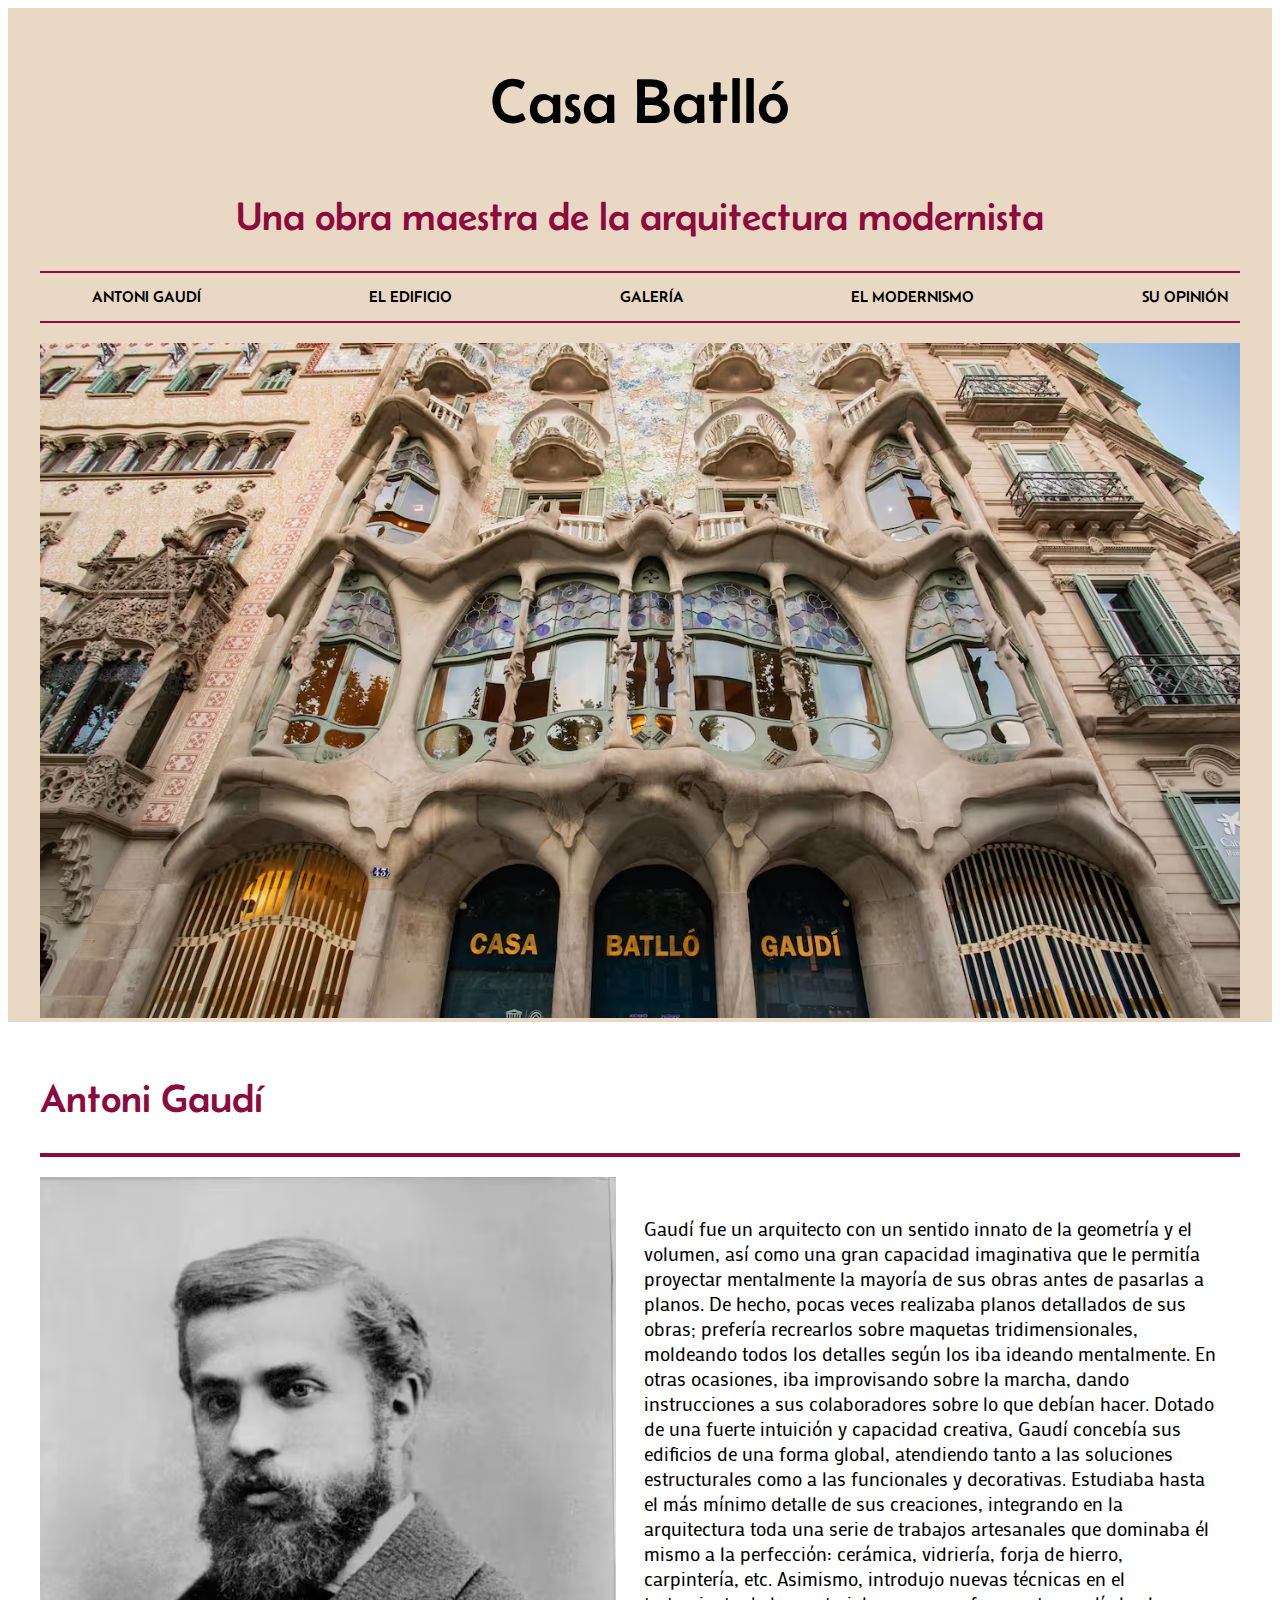
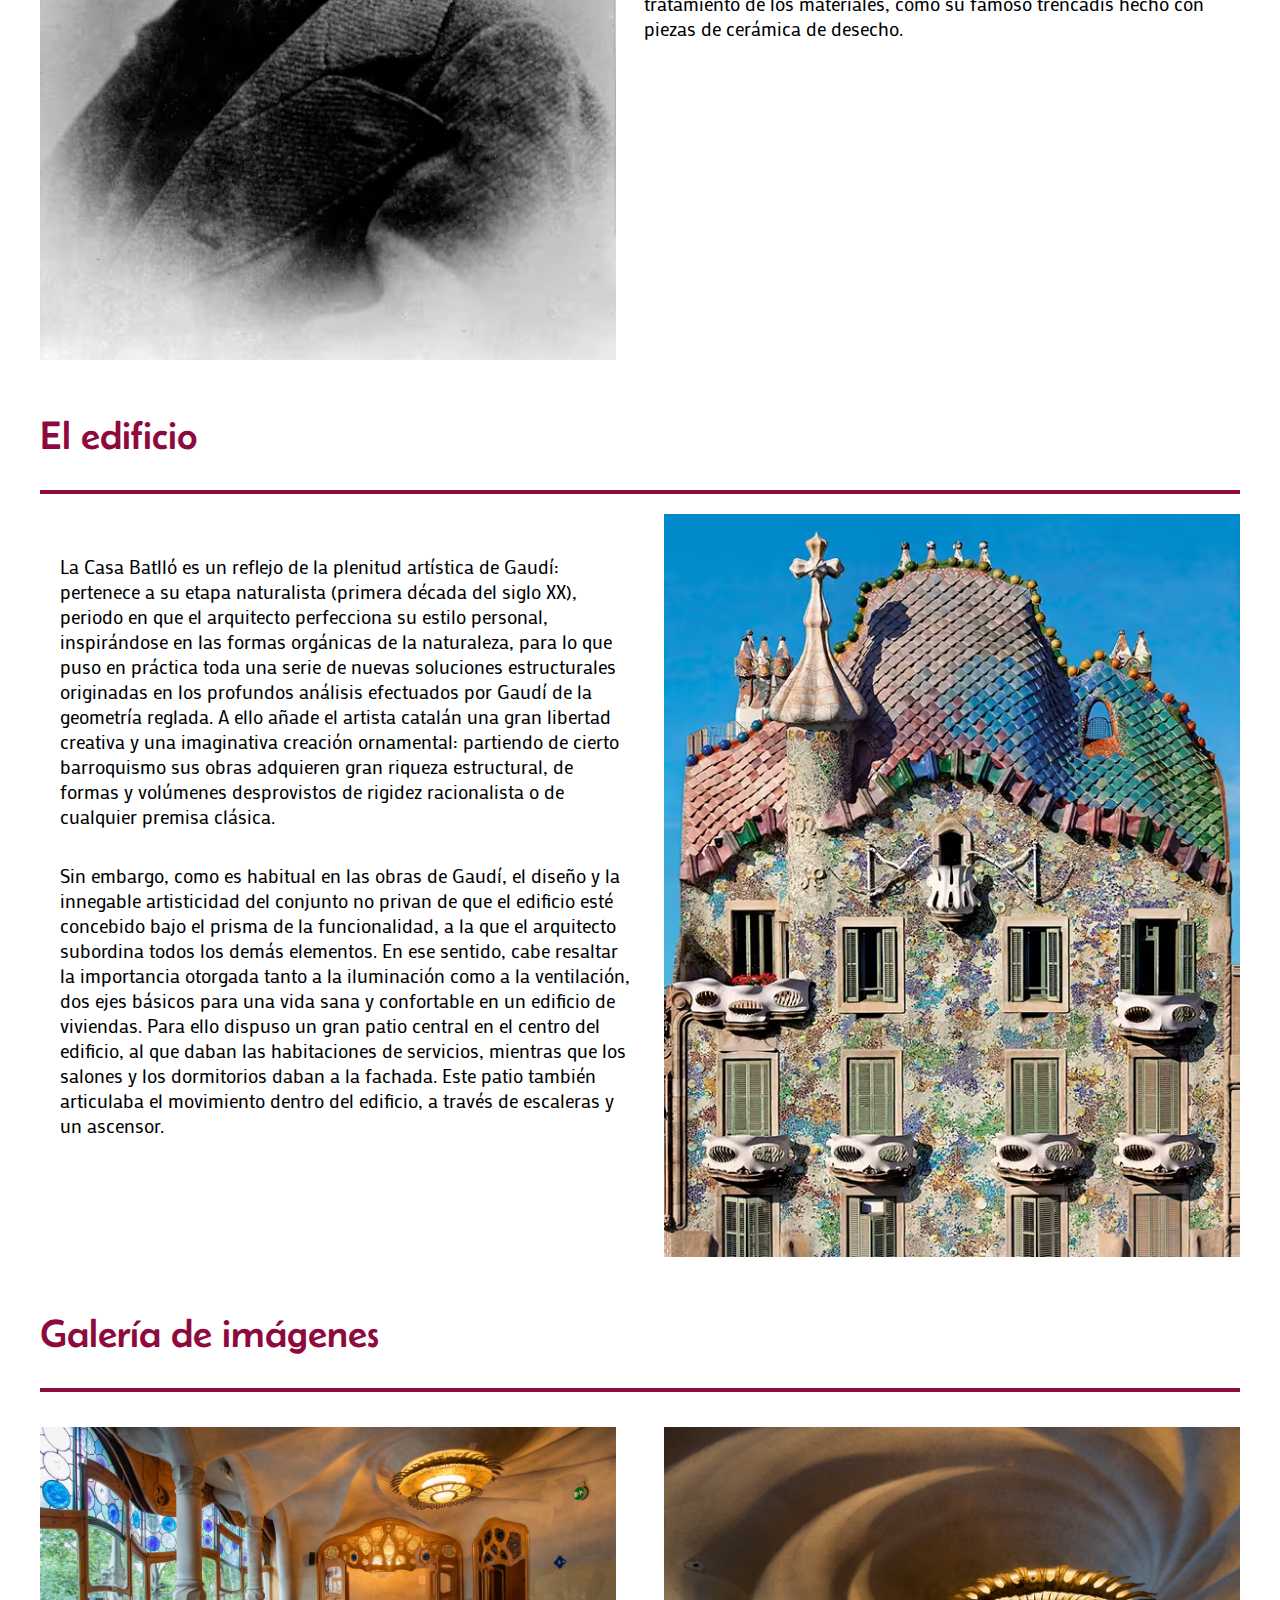
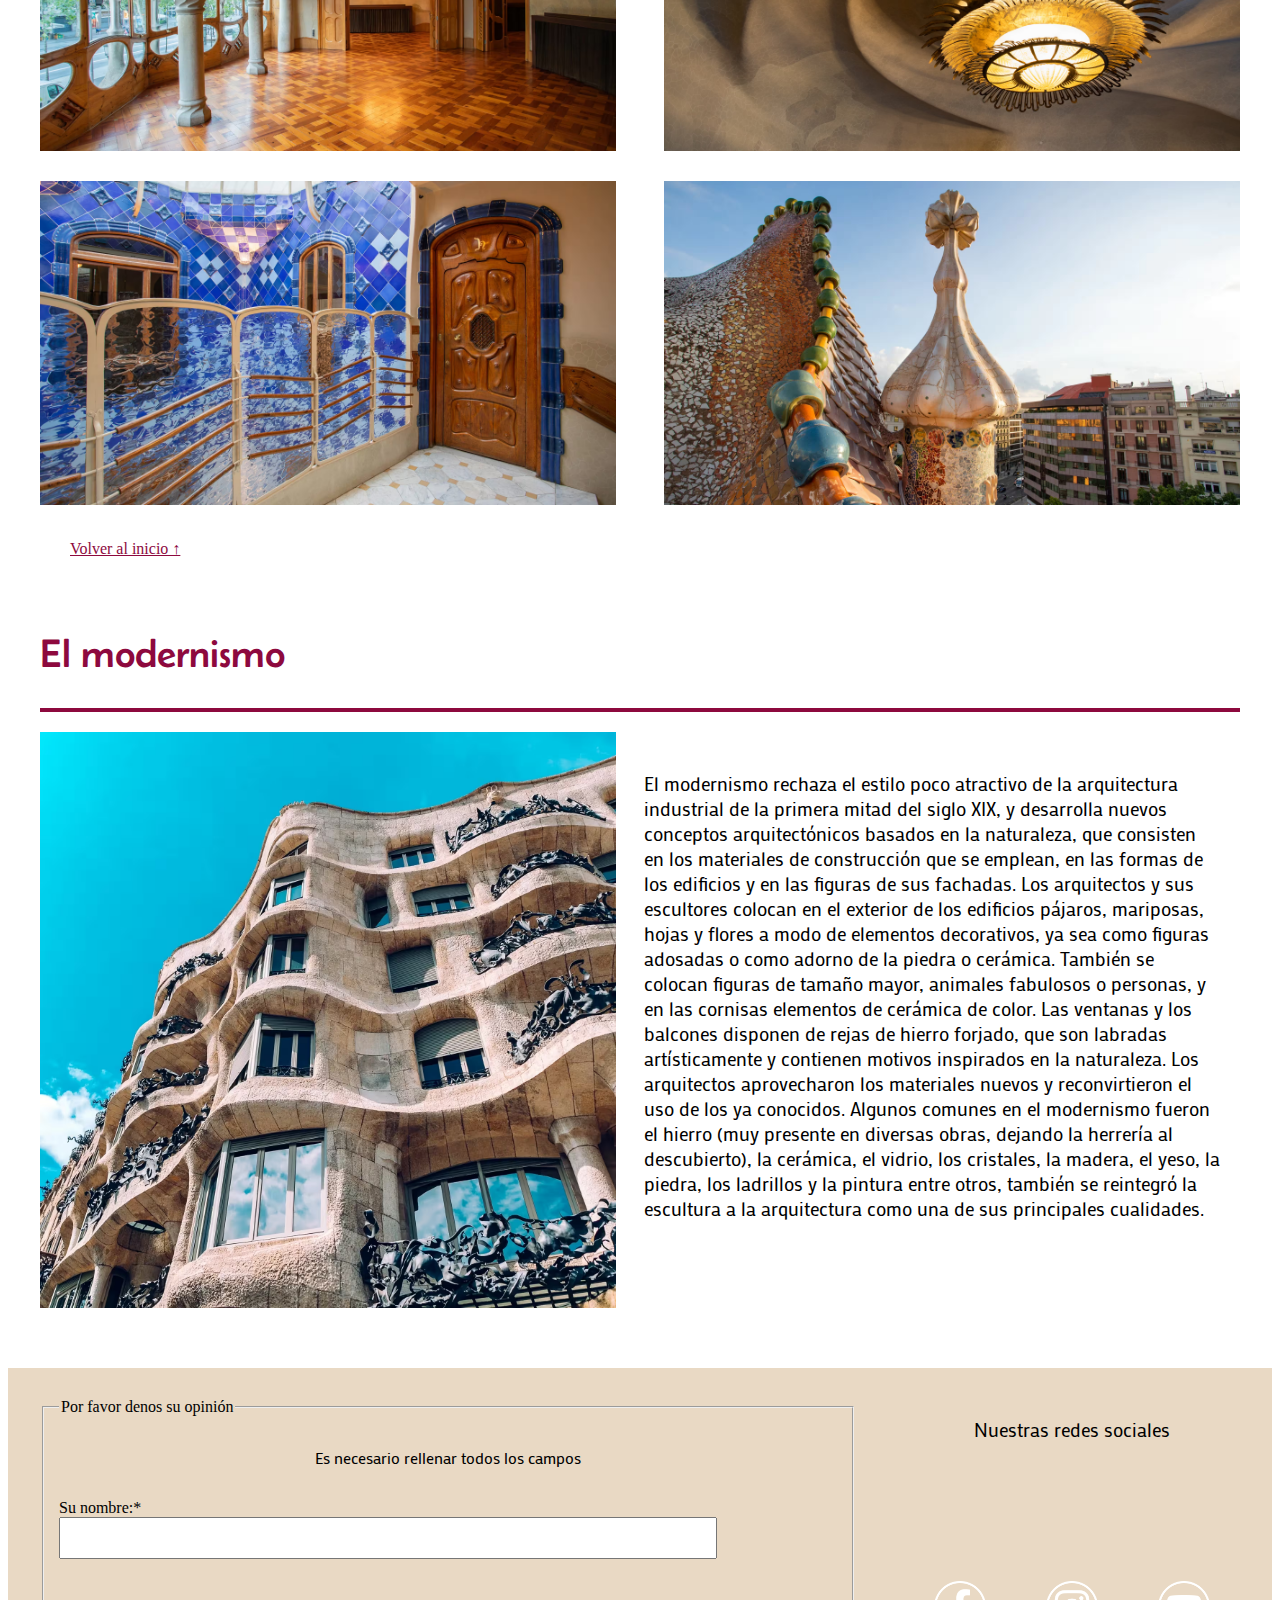
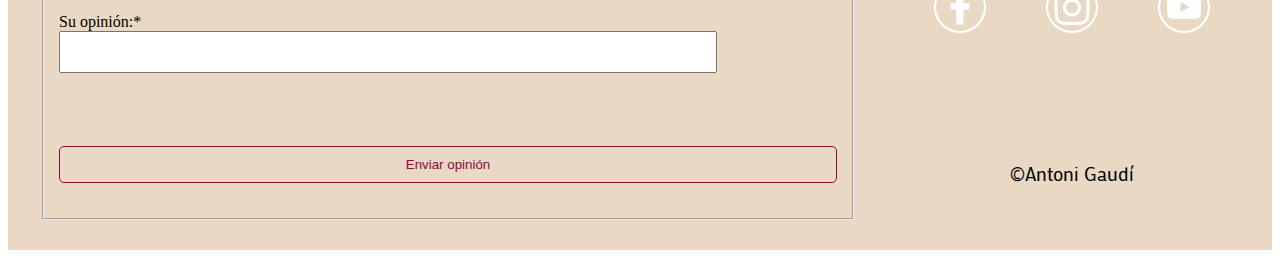
==== corregido.html @ 037306ff "2025-04-04" ====
<!-- El ejercicio consiste en hacer una página accesible, como se ve en el vídeo.
El modelo te debe servir como referencia. -->
<!-- Fíjate en las etiquetas que debes cambiar y en las cosas que faltan -->
<!-- No te olvides de comentar generosamente lo que hagas  -->

<!DOCTYPE html>
<!-- atributo del idioma -->
<html lang="es">
  <head>
    <meta charset="UTF-8" />
    <meta name="viewport" content="width=device-width, initial-scale=1.0" />
    <title>Casa Batlló</title>
    <link rel="shortcut icon" href="img/favicon.png" type="image/x-icon" />
    <link rel="stylesheet" href="css/corregido.css" />
    <script defer src="js/corregido.js"></script>
  </head>

  <body>
    <header class="fondo-color h">
      <a href="#antonio-gaudi" id="skip-link"> saltar al contenido principal</a>

      <div class="width-content">
        <h1 id="inicio" tabindex="0">Casa Batlló</h1>
        <h2 tabindex="0">Una obra maestra de la arquitectura modernista</h2>

        <nav class="width-content">
          <ul>
            <li><a href="#antonio-gaudi">ANTONI GAUDÍ</a></li>
            <li><a href="#el-edificio">EL EDIFICIO</a></li>
            <li><a href="#galeria">GALERÍA</a></li>
            <li><a href="#el-modernismo">EL MODERNISMO</a></li>
            <li><a href="#su-opinion">SU OPINIÓN</a></li>
          </ul>
        </nav>

        <!-- Las imagenes llevaran su texto alternativo correspondiente -->
        <!-- Pero debes ponerlo tú -->

        <picture tabindex="0">
          <source
            media="(max-width: 500px)"
            srcset="img/346983-Casa-Batllo-500.avif"
          />
          <source
            media="(max-width: 800px)"
            srcset="img/346983-Casa-Batllo-800.avif"
          />
          <img
            class="imagendiv"
            src="img/346983-Casa-Batllo-1400.avif"
            alt="Acceso a Casa Batlló."
          />
        </picture>
      </div>
    </header>

    <main class="width-content">
      <section id="antonio-gaudi">
        <h2 tabindex="0">Antoni Gaudí</h2>
        <div>
          <img
            src="img/Antoni_Gaudi_1878.avif"
            alt="Fotografía de Antoni Gaudí de 1878"
            tabindex="0"
          />
          <div>
            <p tabindex="0">
              Gaudí fue un arquitecto con un sentido innato de la geometría y el
              volumen, así como una gran capacidad imaginativa que le permitía
              proyectar mentalmente la mayoría de sus obras antes de pasarlas a
              planos. De hecho, pocas veces realizaba planos detallados de sus
              obras; prefería recrearlos sobre maquetas tridimensionales,
              moldeando todos los detalles según los iba ideando mentalmente. En
              otras ocasiones, iba improvisando sobre la marcha, dando
              instrucciones a sus colaboradores sobre lo que debían hacer.
              Dotado de una fuerte intuición y capacidad creativa, Gaudí
              concebía sus edificios de una forma global, atendiendo tanto a las
              soluciones estructurales como a las funcionales y decorativas.
              Estudiaba hasta el más mínimo detalle de sus creaciones,
              integrando en la arquitectura toda una serie de trabajos
              artesanales que dominaba él mismo a la perfección: cerámica,
              vidriería, forja de hierro, carpintería, etc. Asimismo, introdujo
              nuevas técnicas en el tratamiento de los materiales, como su
              famoso trencadís hecho con piezas de cerámica de desecho.
            </p>
          </div>
        </div>
      </section>

      <section id="el-edificio">
        <h2 tabindex="0">El edificio</h2>
        <div>
          <div>
            <p tabindex="0">
              La Casa Batlló es un reflejo de la plenitud artística de Gaudí:
              pertenece a su etapa naturalista (primera década del siglo XX),
              periodo en que el arquitecto perfecciona su estilo personal,
              inspirándose en las formas orgánicas de la naturaleza, para lo que
              puso en práctica toda una serie de nuevas soluciones estructurales
              originadas en los profundos análisis efectuados por Gaudí de la
              geometría reglada. A ello añade el artista catalán una gran
              libertad creativa y una imaginativa creación ornamental: partiendo
              de cierto barroquismo sus obras adquieren gran riqueza
              estructural, de formas y volúmenes desprovistos de rigidez
              racionalista o de cualquier premisa clásica.
            </p>

            <p tabindex="0">
              Sin embargo, como es habitual en las obras de Gaudí, el diseño y
              la innegable artisticidad del conjunto no privan de que el
              edificio esté concebido bajo el prisma de la funcionalidad, a la
              que el arquitecto subordina todos los demás elementos. En ese
              sentido, cabe resaltar la importancia otorgada tanto a la
              iluminación como a la ventilación, dos ejes básicos para una vida
              sana y confortable en un edificio de viviendas. Para ello dispuso
              un gran patio central en el centro del edificio, al que daban las
              habitaciones de servicios, mientras que los salones y los
              dormitorios daban a la fachada. Este patio también articulaba el
              movimiento dentro del edificio, a través de escaleras y un
              ascensor.
            </p>
          </div>
          <img
            src="img/fachada-590x760.avif"
            alt="Fachada de la Casa Batlló"
            tabindex="0"
            aria-labelledby="fachada_casa_batllo"
          />
          <p class="text_hidden" id="fachada_casa_batllo">
            La fachada de la Casa Batlló destaca por su mosaico y los balcones
            en forma de máscaras venecianas
          </p>
        </div>
      </section>

      <section id="galeria">
        <h2 tabindex="0">Galería de imágenes</h2>
        <div class="galeria-fotos">
          <img
            src="img/salon.avif"
            alt="Salón principal de la casa Batlló"
            aria-labelledby="salon"
            tabindex="0"
          />
          <p class="text_hidden" id="salon">
            El espacio más relevante era el salón principal, con un techo en
            forma de cielo raso de formas helicoidales en relieve, y donde
            destacaba el gran ventanal de la tribuna que daba al paseo de
            Gracia, decorado con vidrieras en forma de disco de diferentes
            colores.
          </p>

          <img
            src="img/detall.avif"
            alt="Lámpara circular del salón"
            tabindex="0"
            aria-labelledby="lampara"
          />
          <p class="text_hidden" id="lampara">
            Una gran lámpara circular remata la espiral del cielo raso.
          </p>

          <img
            src="img/pati2.avif"
            alt="Patio central de la casa Batlló"
            tabindex="0"
            aria-labelledby="patio"
          />
          <p class="text_hidden" id="patio">
            El patio está revestido de azulejos, con una ingeniosa gradación de
            color desde el azul de la parte superior hasta el blanco de la
            inferior, para mejor aprovechamiento de la luz, lo que provoca la
            sensación de estar en una cueva submarina.
          </p>

          <img
            src="img/terrat.avif"
            alt="Cubierta de la casa Batlló"
            tabindex="0"
            aria-labelledby="terrat"
          />
          <p class="text_hidden" id="terrat">
            Una de las interpretaciones simbólicas que se ha dado a esta fachada
            es la de San Jorge luchando con el dragón, cuyas víctimas se hallan
            en la fachada representadas por las columnas en forma de hueso y los
            balcones en forma de calavera. Así, la cruz de cuatro brazos sería
            la espada clavada en el espinazo del animal, del que brotaría la
            sangre, presente en la cerámica roja de esta parte de la cubierta.
          </p>
          <div class="volver-inicio">
            <a href="#inicio">Volver al inicio &#8593;</a>
          </div>
        </div>
      </section>

      <section id="el-modernismo">
        <h2 tabindex="0">El modernismo</h2>
        <div>
          <img
            src="img/casa_mila.avif"
            alt="Fachada de la casa Milà"
            tabindex="0"
            aria-labelledby="casa_mila"
          />
          <p class="text_hidden" id="casa_mila">
            La casa Milà se caracteriza por sus formas orgánicas. De ahí su
            nombre popular de la "Pedrera" (cantera en catalán)
          </p>
          <div>
            <p tabindex="0">
              El modernismo rechaza el estilo poco atractivo de la arquitectura
              industrial de la primera mitad del siglo XIX, y desarrolla nuevos
              conceptos arquitectónicos basados en la naturaleza, que consisten
              en los materiales de construcción que se emplean, en las formas de
              los edificios y en las figuras de sus fachadas. Los arquitectos y
              sus escultores colocan en el exterior de los edificios pájaros,
              mariposas, hojas y flores a modo de elementos decorativos, ya sea
              como figuras adosadas o como adorno de la piedra o cerámica.
              También se colocan figuras de tamaño mayor, animales fabulosos o
              personas, y en las cornisas elementos de cerámica de color. Las
              ventanas y los balcones disponen de rejas de hierro forjado, que
              son labradas artísticamente y contienen motivos inspirados en la
              naturaleza. Los arquitectos aprovecharon los materiales nuevos y
              reconvirtieron el uso de los ya conocidos. Algunos comunes en el
              modernismo fueron el hierro (muy presente en diversas obras,
              dejando la herrería al descubierto), la cerámica, el vidrio, los
              cristales, la madera, el yeso, la piedra, los ladrillos y la
              pintura entre otros, también se reintegró la escultura a la
              arquitectura como una de sus principales cualidades.
            </p>
          </div>
        </div>
      </section>
    </main>

    <footer class="fondo-color">
      <div class="width-content">
        <div id="su-opinion">
          <form>
            <fieldset>
              <legend>Por favor denos su opinión</legend>
              <p class="p-fieldset">Es necesario rellenar todos los campos</p>
              <label for="nombre">Su nombre:* </label>
              <input type="text" required aria-required="true" id="nombre" />
              <p id="errorNombre"></p>
              <label for="opinion">Su opinión:* </label
              ><input type="text" required aria-required="true" id="opinion" />
              <p id="errorOpinion"></p>
              <div>
                <button class="boton">Enviar opinión</button>
              </div>
            </fieldset>
          </form>
        </div>
        <div class="redes-sociales">
          <p>Nuestras redes sociales</p>
          <div>
            <!-- Utilizaremos los aria label para que se indique la informacion del enlace -->
            <a href="https://facebook.com" target="_blank"
              ><img
                class="redes"
                src="img/c_facebook.png"
                alt="Logo de Facebook"
                tabindex="0"
            /></a>
            <a href="https://instagram.com" target="_blank"
              ><img
                class="redes"
                src="img/c_instagram.png"
                alt="Logo de Instagram"
                tabindex="0"
            /></a>
            <a href="https://youtube.com" target="_blank"
              ><img
                class="redes"
                src="img/c_youtube.png"
                alt="Logo de Youtube"
                tabindex="0"
            /></a>
          </div>
          <p tabindex="0">&#169;Antoni Gaudí</p>
        </div>
      </div>
    </footer>
  </body>
</html>
---- css/corregido.css ----
/* Seccion para insertar la fuente a utilizar */
/* @import url('https://fonts.googleapis.com/css2?family=Ballet:opsz@16..72&display=swap'); */
/* Sugerencia de fuentes alternativas */
@import url('https://fonts.googleapis.com/css2?family=Belanosima:wght@400;600;700&family=Mako&family=Salsa&display=swap'); */


* {
    margin: 0;
    padding: 0;
    box-sizing: border-box;
    /* no cambio de tipografia porque esta tipografia ya me parece clara y accesible */
    font-family: var(--text-normal);
    font-size: 1.1rem;
    color: var(--text-color);
}

:root {
    --primary-color: white;
    --secondary-color: #8d093e;
    --text-color: #555;
    --hover-color: #ffa02e;
    /* cambio de el fondo del color para que sea mas accesible color de video*/
    /* --backgroung-color: #b7d2d4; */
    --backgroung-color:#E9D9C4;
    --width-content: 1200px;
    --text-normal: "Mako", sans-serif;
    --text-title: "Belanosima", cursive;
}

.width-content {
    width: var(--width-content);
    margin: 0 auto;
}

.fondo-color {
    background-color: var(--backgroung-color);
}
/* cambiar el color a azul */
/* Para volver al inicio */
.volver-inicio a {
    padding: 10px;
    text-decoration: underline;
    color: var(--secondary-color);
}

.volver-inicio a:hover {
    color: var(--primary-color);
    background-color: var(--secondary-color);
    font-weight: bold;
    border-radius: 5px;
}

/* Enlace oculto */
#skip-link {
    position: absolute;
    left: -10000px;
    top: auto;
    width: 1px;
    height: 1px;
    overflow: hidden;
}

#skip-link:focus {
    position: static;
    width: auto;
    height: auto;
    background-color: var(--secondary-color);
    color: var(--primary-color);
}


main {
    background-color: white;
}
/* Títulos y textos */
h1,
h2,
h3 {
    font-family: var(--text-title);
    font-weight: 400;
    font-style: normal;
}

h1 {
    font-size: 4rem;
    padding: 15px 0;
    text-align: center;
}

h2 {
    font-size: 2.5rem;
    color: var(--secondary-color);
    
}

h3 {
    font-size: 1rem;
    color: var(--secondary-color);

}

p {
    padding-bottom: 15px;
    font-size: 1.2rem;
    font-family: var(--text-normal);
}

/* h ==================================== */
header {
    display: flex;
    flex-direction: column;
    align-items: center;
}

header ul {
    display: flex;
    list-style: none;
    justify-content: space-between;
    border-top: 2px solid var(--secondary-color);
    border-bottom: 2px solid var(--secondary-color);
    margin: 20px 0;

}

header li {
    padding: 15px 12px;
}

header li:hover {
    background-color: var(--secondary-color);
    color: var(--primary-color);
    text-decoration: underline;
}

header ul a {
    text-decoration: none;
    color: inherit;
    font-family: var(--text-title);
}

img {
    width: 100%;
}

/* centrar el h2 del h */

header h2{
    text-align: center;
}

/* .m ===================================== */
main {
    padding: 20px 0;
}

section>div {
    display: flex;
    justify-content: space-between;
    padding: 20px 0;
    border-top: 4px solid var(--secondary-color);
    margin-bottom: 20px;
}

section div img {
    width: 48%;
}

section>div>div {
    padding: 20px;
    width: 48%;
}

.galeria-fotos {
    display: flex;
    flex-wrap: wrap;
}

.galeria-fotos img {
    margin: 15px 0;
    width: 48%;
}

/* footer ====================================== */
footer {
    padding: 30px 0;
}

footer>div {
    display: flex;
    justify-content: space-between;
}

/* Area para dejar tu opinion */
#su-opinion {
    width: 68%;
}

fieldset {
    padding: 15px;
}

.p-fieldset {
    text-align: center;
    font-size: 1rem;
}

label {
    display: block;
    /* width: 100%; */
}

input {
    width: 80%;
    font-size: 1.2rem;
    padding: .5rem 1rem;
}

button {
    width: 100%;
    margin: 20px 0;
    padding: 10px;
    color: var(--secondary-color);
    background-color: var(--backgroung-color);
    border: 1px solid var(--secondary-color);
    border-radius: 5px;
}

button:hover {
    background-color: var(--secondary-color);
    border: 1px solid var(--secondary-color);
    color: var(--primary-color);
}

/* Area para las redes sociales */
.redes-sociales {
    width: 28%;
    display: flex;
    flex-direction: column;
    align-items: center;
    justify-content: space-between;
}

.redes-sociales div {
    width: 100%;
    display: flex;
    justify-content: space-around;
}

.redes-sociales img {
    width: 4vw;
}

.redes-sociales img:hover {
    scale: 1.15;
}

.text_hidden {
    display:none;
}

#errorNombre {
    color: var(--secondary-color);
}
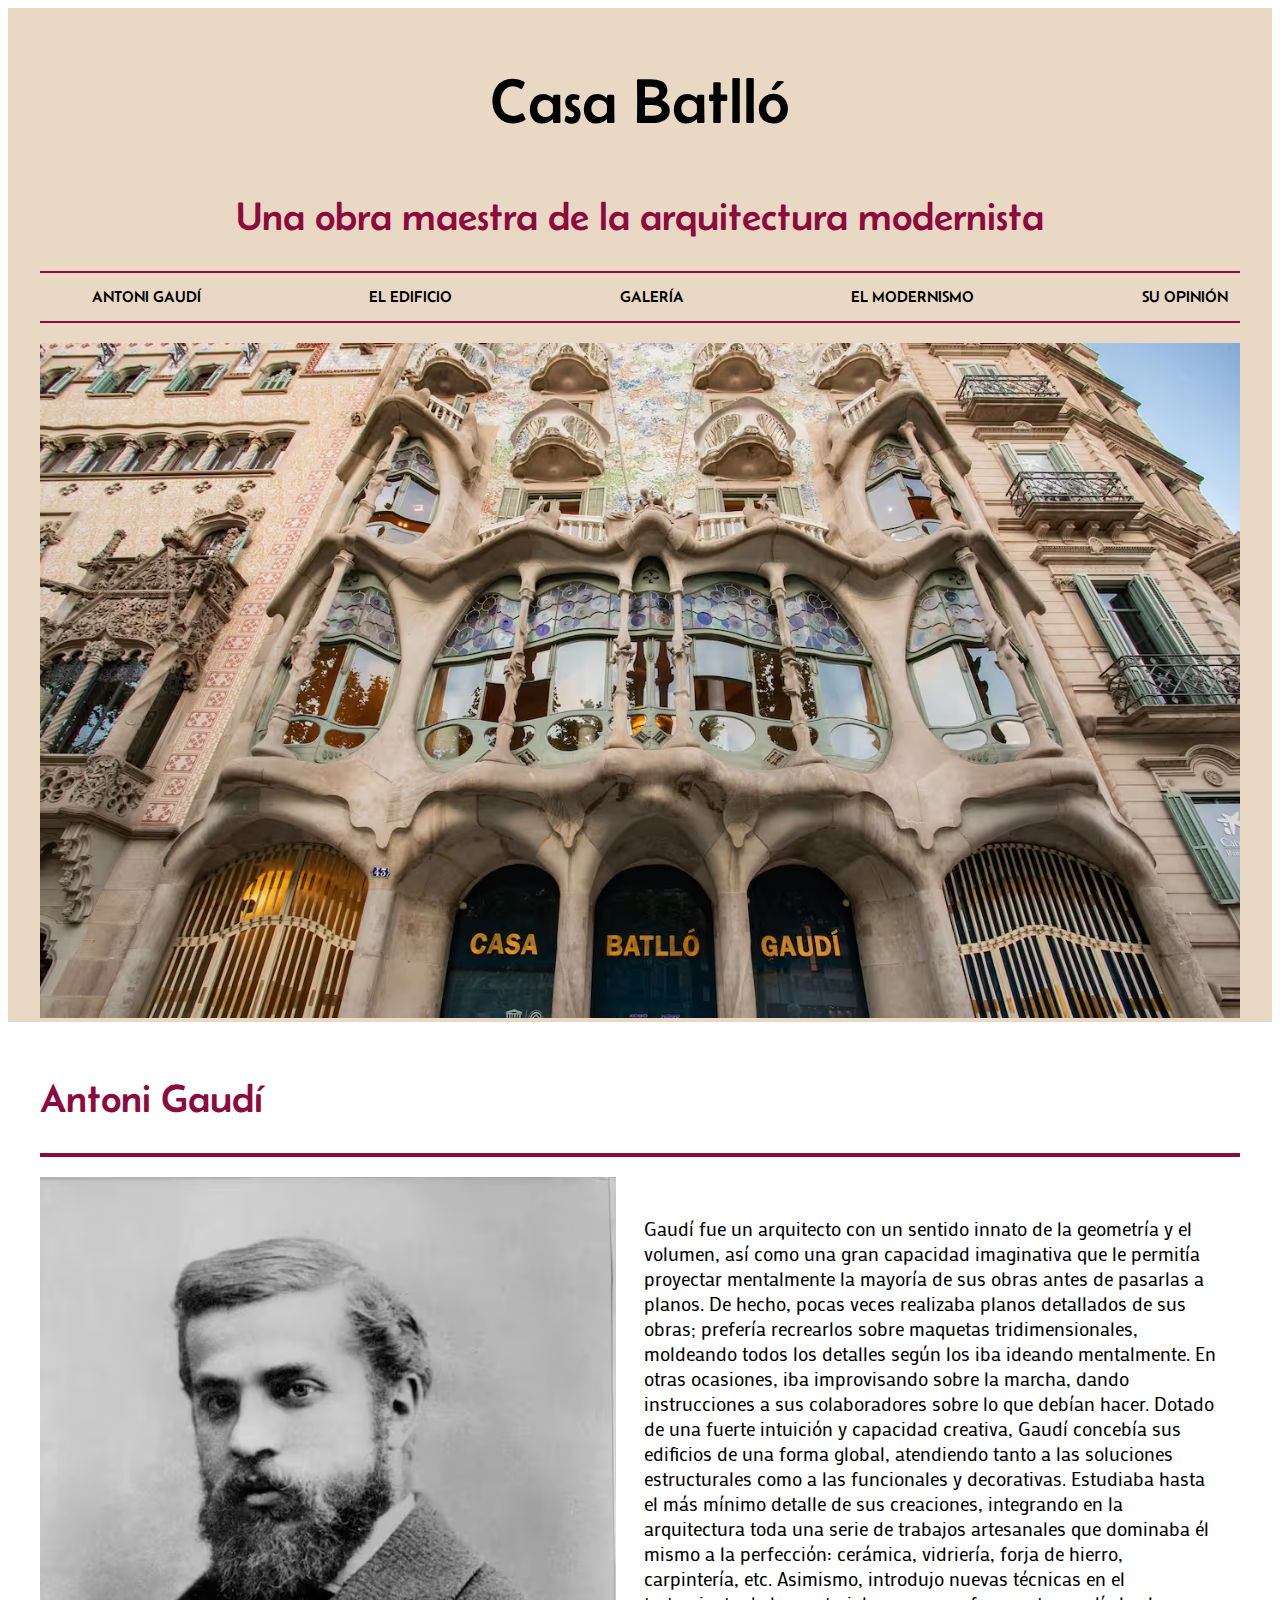
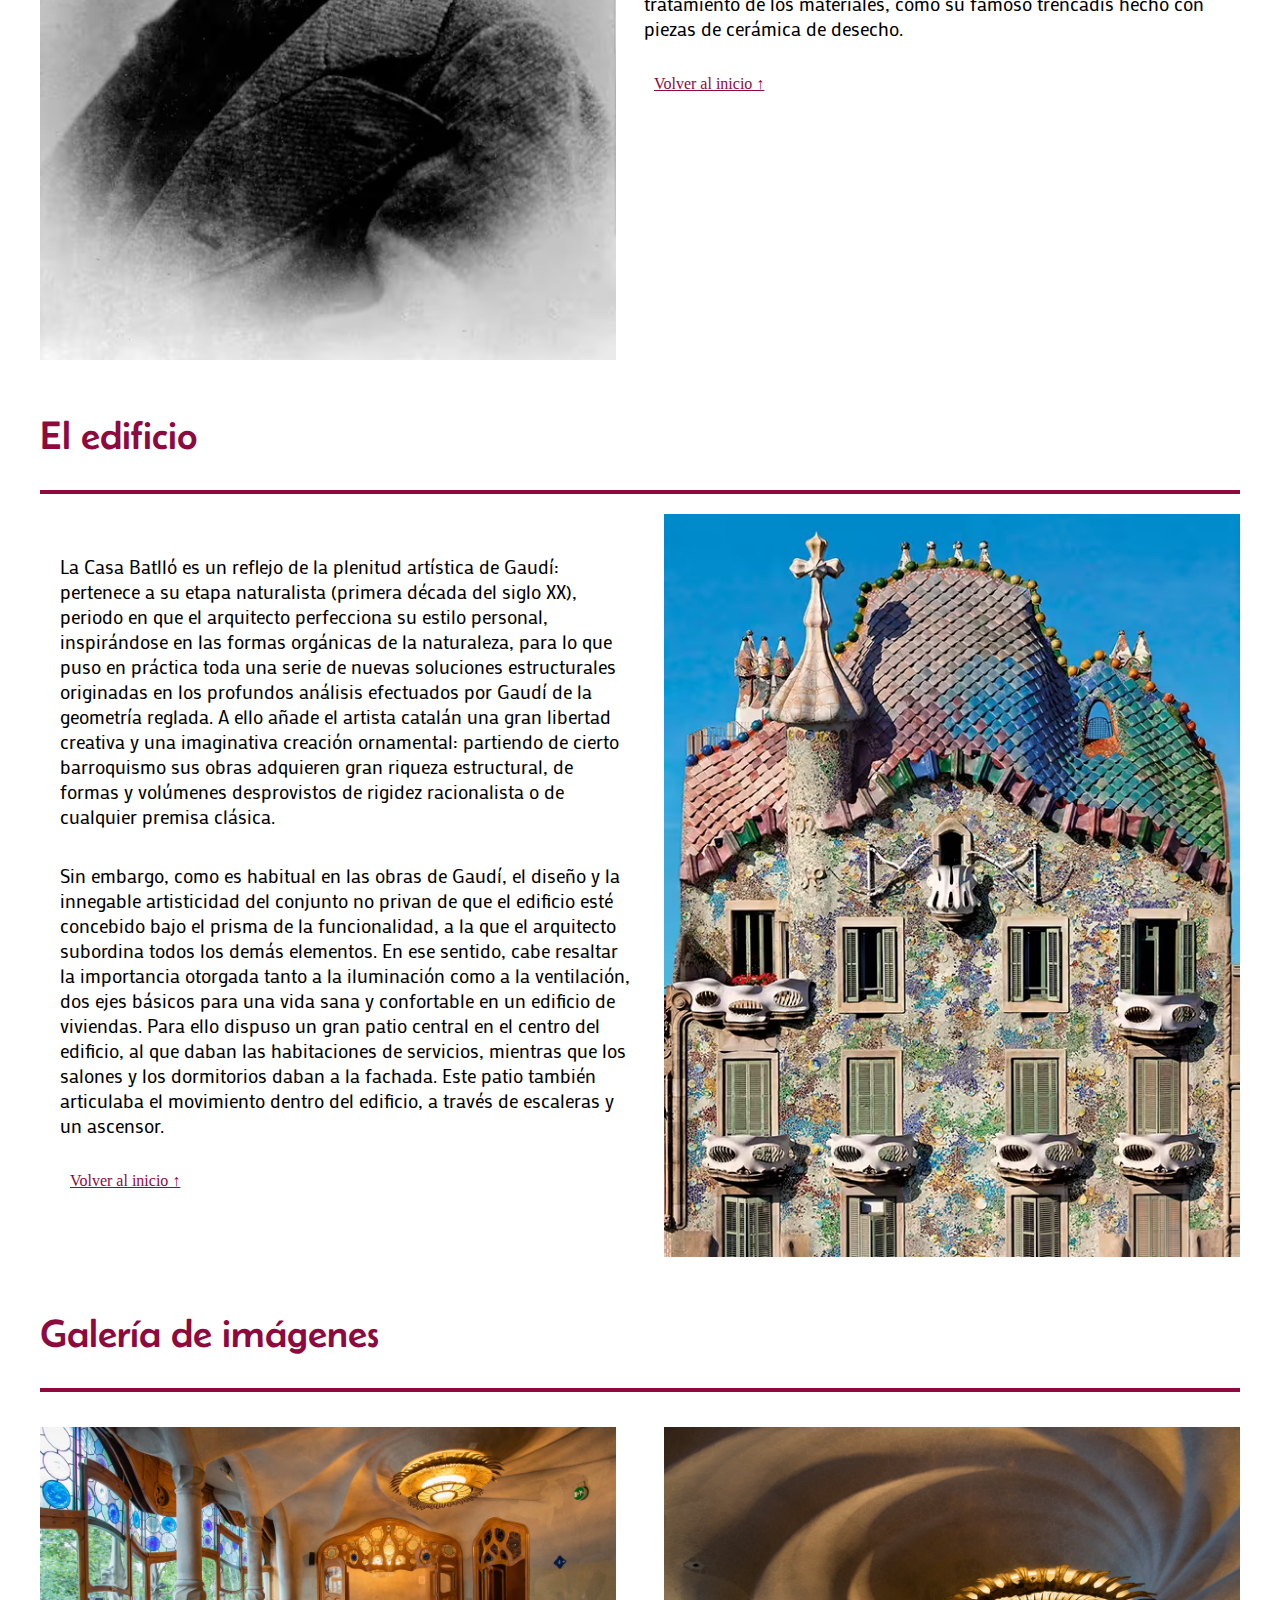
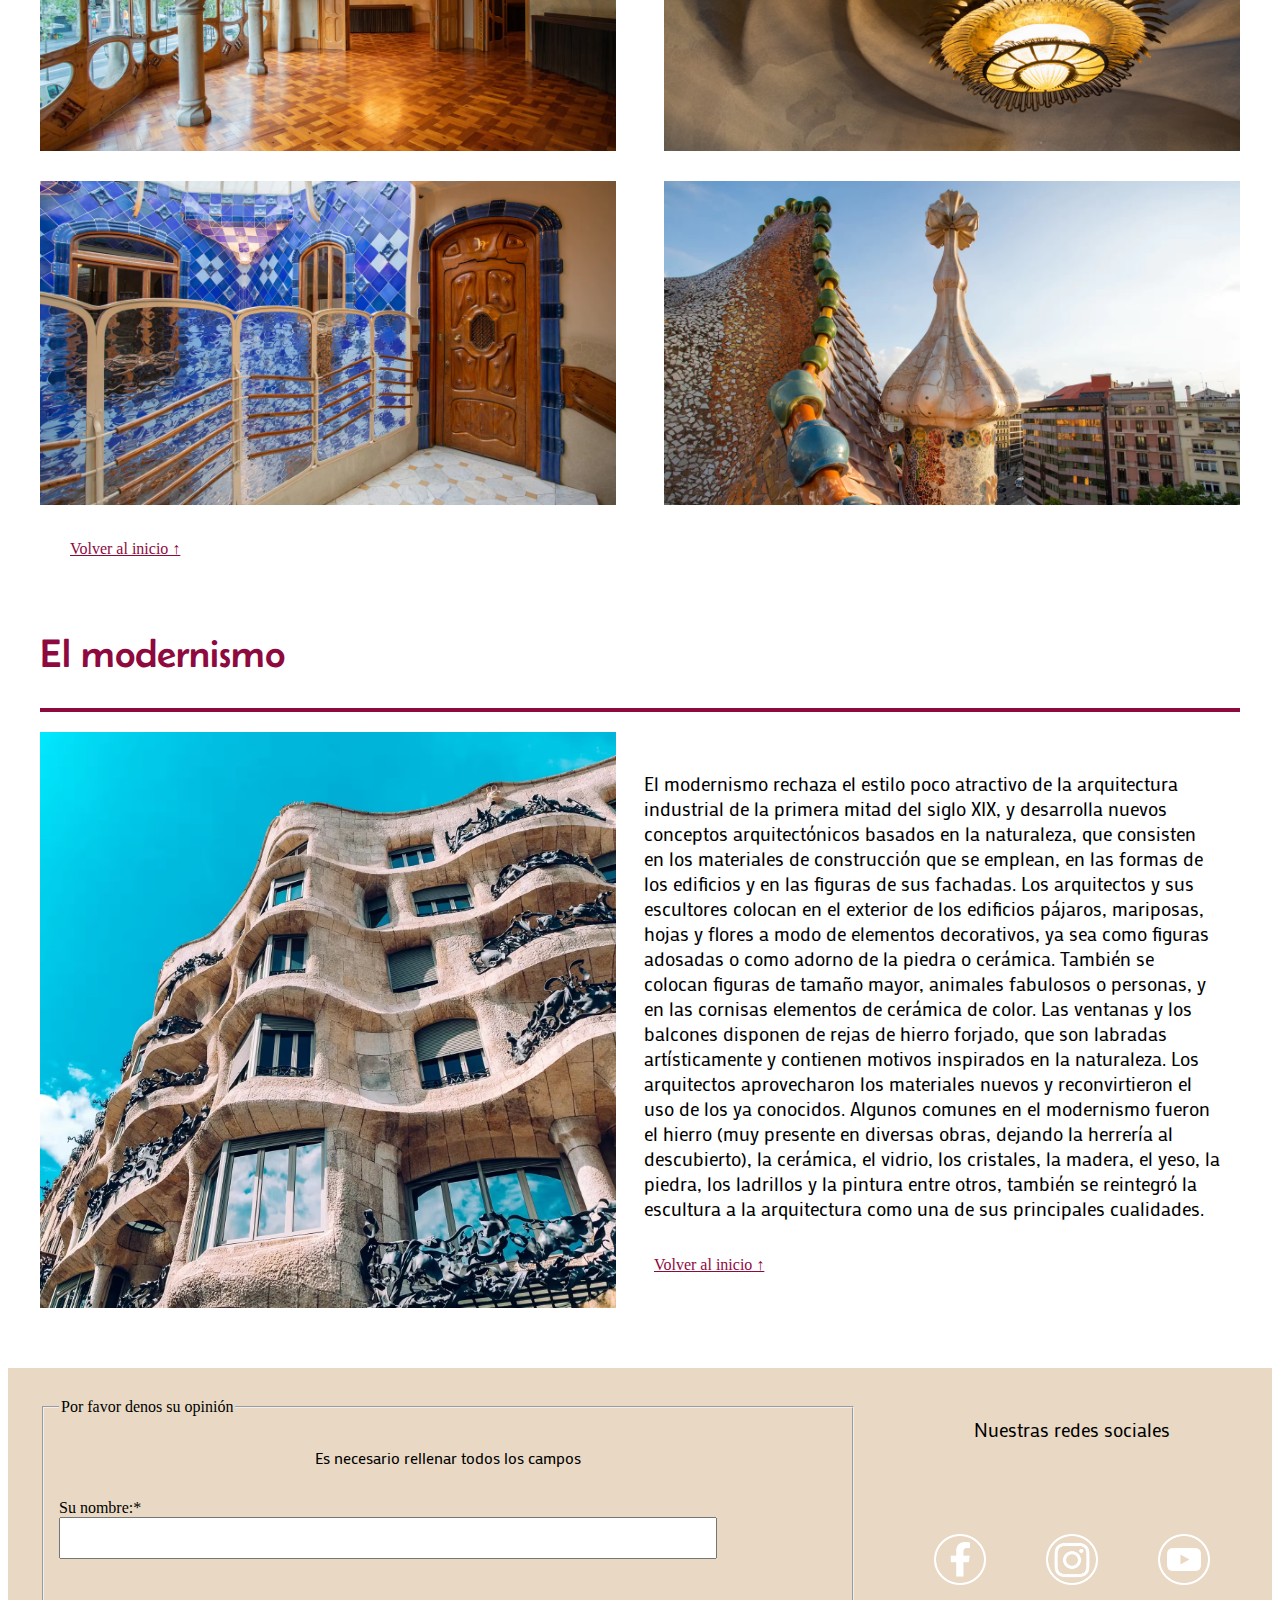
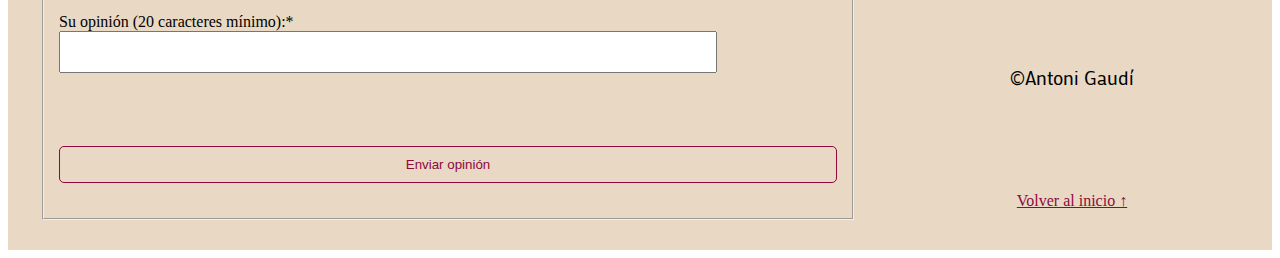
==== commit 379430db: "2025-03-26" ====
--- a/corregido.html
+++ b/corregido.html
@@ -17,7 +17,7 @@
 
   <body>
     <header class="fondo-color h">
-      <a href="#antonio-gaudi" id="skip-link"> saltar al contenido principal</a>
+      <a href="#antonio-gaudi" id="skip-link">Saltar al contenido principal</a>
 
       <div class="width-content">
         <h1 id="inicio" tabindex="0">Casa Batlló</h1>
@@ -55,12 +55,13 @@
     </header>
 
     <main class="width-content">
-      <section id="antonio-gaudi">
-        <h2 tabindex="0">Antoni Gaudí</h2>
+      <section >
+        <h2 tabindex="0" id="antonio-gaudi">Antoni Gaudí</h2>
         <div>
           <img
             src="img/Antoni_Gaudi_1878.avif"
             alt="Fotografía de Antoni Gaudí de 1878"
+            aria-label="Fotografía de Antoni Gaudí de 1878"
             tabindex="0"
           />
           <div>
@@ -83,12 +84,15 @@
               nuevas técnicas en el tratamiento de los materiales, como su
               famoso trencadís hecho con piezas de cerámica de desecho.
             </p>
-          </div>
-        </div>
-      </section>
-
-      <section id="el-edificio">
-        <h2 tabindex="0">El edificio</h2>
+            <div class="volver-inicio">
+                <a href="#inicio">Volver al inicio &#8593;</a>
+              </div>
+          </div>
+        </div>
+      </section>
+
+      <section >
+        <h2 id="el-edificio" tabindex="0">El edificio</h2>
         <div>
           <div>
             <p tabindex="0">
@@ -119,6 +123,9 @@
               movimiento dentro del edificio, a través de escaleras y un
               ascensor.
             </p>
+            <div class="volver-inicio">
+                <a href="#inicio">Volver al inicio &#8593;</a>
+              </div>
           </div>
           <img
             src="img/fachada-590x760.avif"
@@ -228,6 +235,9 @@
               pintura entre otros, también se reintegró la escultura a la
               arquitectura como una de sus principales cualidades.
             </p>
+            <div class="volver-inicio">
+              <a href="#inicio">Volver al inicio &#8593;</a>
+            </div>
           </div>
         </div>
       </section>
@@ -243,7 +253,7 @@
               <label for="nombre">Su nombre:* </label>
               <input type="text" required aria-required="true" id="nombre" />
               <p id="errorNombre"></p>
-              <label for="opinion">Su opinión:* </label
+              <label for="opinion">Su opinión (20 caracteres mínimo):* </label
               ><input type="text" required aria-required="true" id="opinion" />
               <p id="errorOpinion"></p>
               <div>
@@ -279,6 +289,9 @@
             /></a>
           </div>
           <p tabindex="0">&#169;Antoni Gaudí</p>
+          <div class="volver-inicio">
+            <a href="#inicio">Volver al inicio &#8593;</a>
+          </div>
         </div>
       </div>
     </footer>
--- a/css/corregido.css
+++ b/css/corregido.css
@@ -55,17 +55,19 @@
     position: absolute;
     left: -10000px;
     top: auto;
-    width: 1px;
-    height: 1px;
+    /* width: 1px;
+    height: 1px; */
     overflow: hidden;
 }
 
 #skip-link:focus {
     position: static;
-    width: auto;
-    height: auto;
-    background-color: var(--secondary-color);
-    color: var(--primary-color);
+    /* width: auto;
+    height: auto; */
+    padding: .5rem;
+    background-color: var(--secondary-color);
+    color: var(--primary-color);
+    border: 2px solid var(--secondary-color);
 }
 
 
@@ -258,6 +260,10 @@
     display:none;
 }
 
-#errorNombre {
-    color: var(--secondary-color);
+#errorNombre, #errorOpinion {
+    color: var(--secondary-color);
+}
+
+:focus {
+    outline: 2px solid var(--secondary-color);
 }